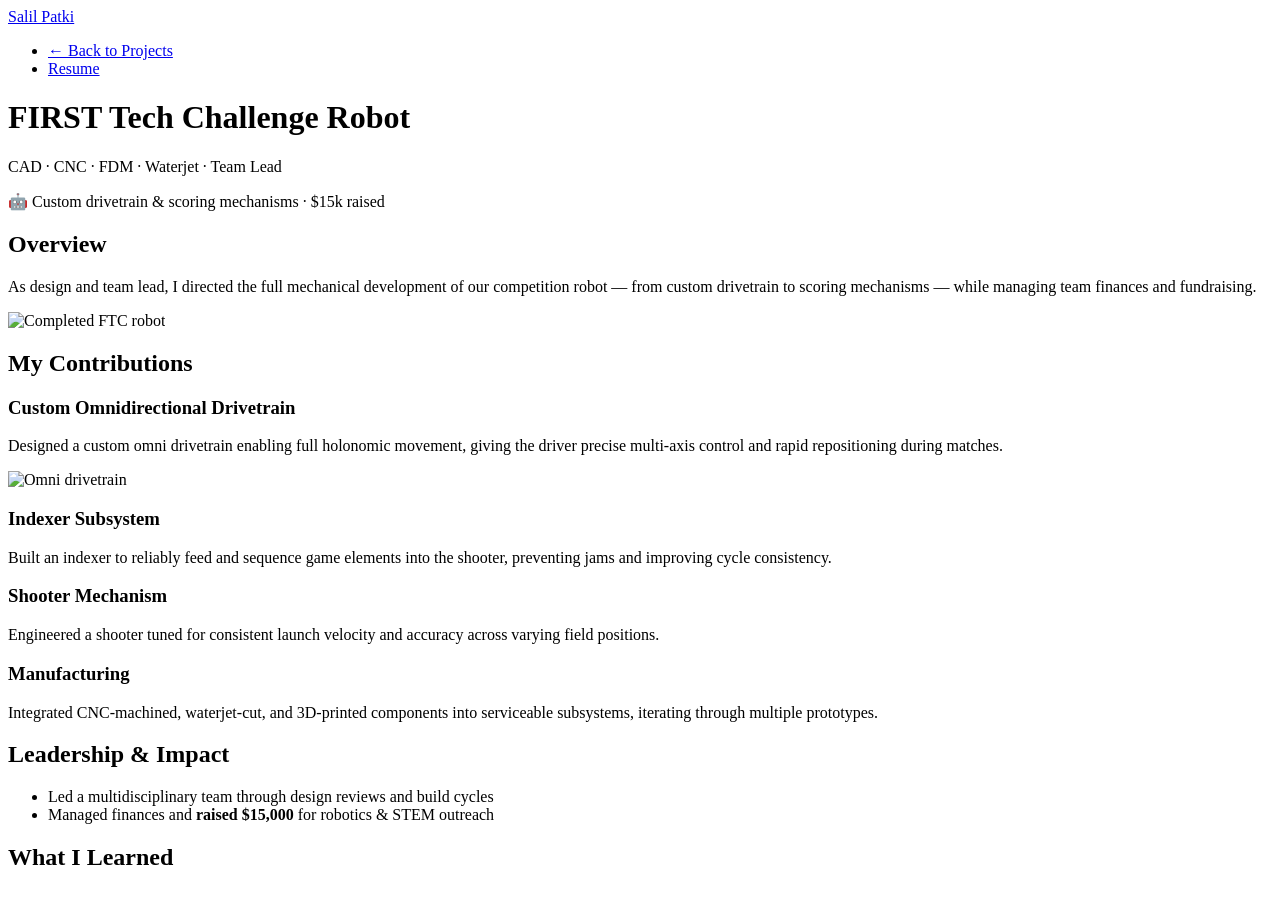
==== ftc.html @ 2f93020c "Create ftc.html for FTC robot project overview This HTML file outlines the FTC robot project, detail" ====
<!DOCTYPE html>
<html lang="en">
<head>
  <meta charset="UTF-8">
  <meta name="viewport" content="width=device-width, initial-scale=1.0">
  <title>FTC Robot | Salil Patki</title>
  <link rel="stylesheet" href="style.css">
</head>
<body>

  <nav>
    <div class="logo"><a href="index.html">Salil Patki</a></div>
    <ul>
      <li><a href="index.html#projects">← Back to Projects</a></li>
      <li><a href="resume.pdf" target="_blank">Resume</a></li>
    </ul>
  </nav>

  <div class="project-hero">
    <h1>FIRST Tech Challenge Robot</h1>
    <p class="tags">CAD · CNC · FDM · Waterjet · Team Lead</p>
    <p class="result-badge">🤖 Custom drivetrain &amp; scoring mechanisms · $15k raised</p>
  </div>

  <article class="project-detail">

    <section>
      <h2>Overview</h2>
      <p>
        As design and team lead, I directed the full mechanical development of our
        competition robot — from custom drivetrain to scoring mechanisms — while managing
        team finances and fundraising.
      </p>
      <img src="images/ftc-robot.jpg" alt="Completed FTC robot" class="full-img">
    </section>

    <section>
      <h2>My Contributions</h2>

      <h3>Custom Omnidirectional Drivetrain</h3>
      <p>
        Designed a custom omni drivetrain enabling full holonomic movement, giving the
        driver precise multi-axis control and rapid repositioning during matches.
      </p>
      <img src="images/ftc-drivetrain.jpg" alt="Omni drivetrain" class="full-img">

      <h3>Indexer Subsystem</h3>
      <p>
        Built an indexer to reliably feed and sequence game elements into the shooter,
        preventing jams and improving cycle consistency.
      </p>

      <h3>Shooter Mechanism</h3>
      <p>
        Engineered a shooter tuned for consistent launch velocity and accuracy across
        varying field positions.
      </p>

      <h3>Manufacturing</h3>
      <p>
        Integrated CNC-machined, waterjet-cut, and 3D-printed components into serviceable
        subsystems, iterating through multiple prototypes.
      </p>
    </section>

    <section>
      <h2>Leadership &amp; Impact</h2>
      <ul>
        <li>Led a multidisciplinary team through design reviews and build cycles</li>
        <li>Managed finances and <strong>raised $15,000</strong> for robotics &amp; STEM outreach</li>
      </ul>
    </section>

    <section>
      <h2>What I Learned</h2>
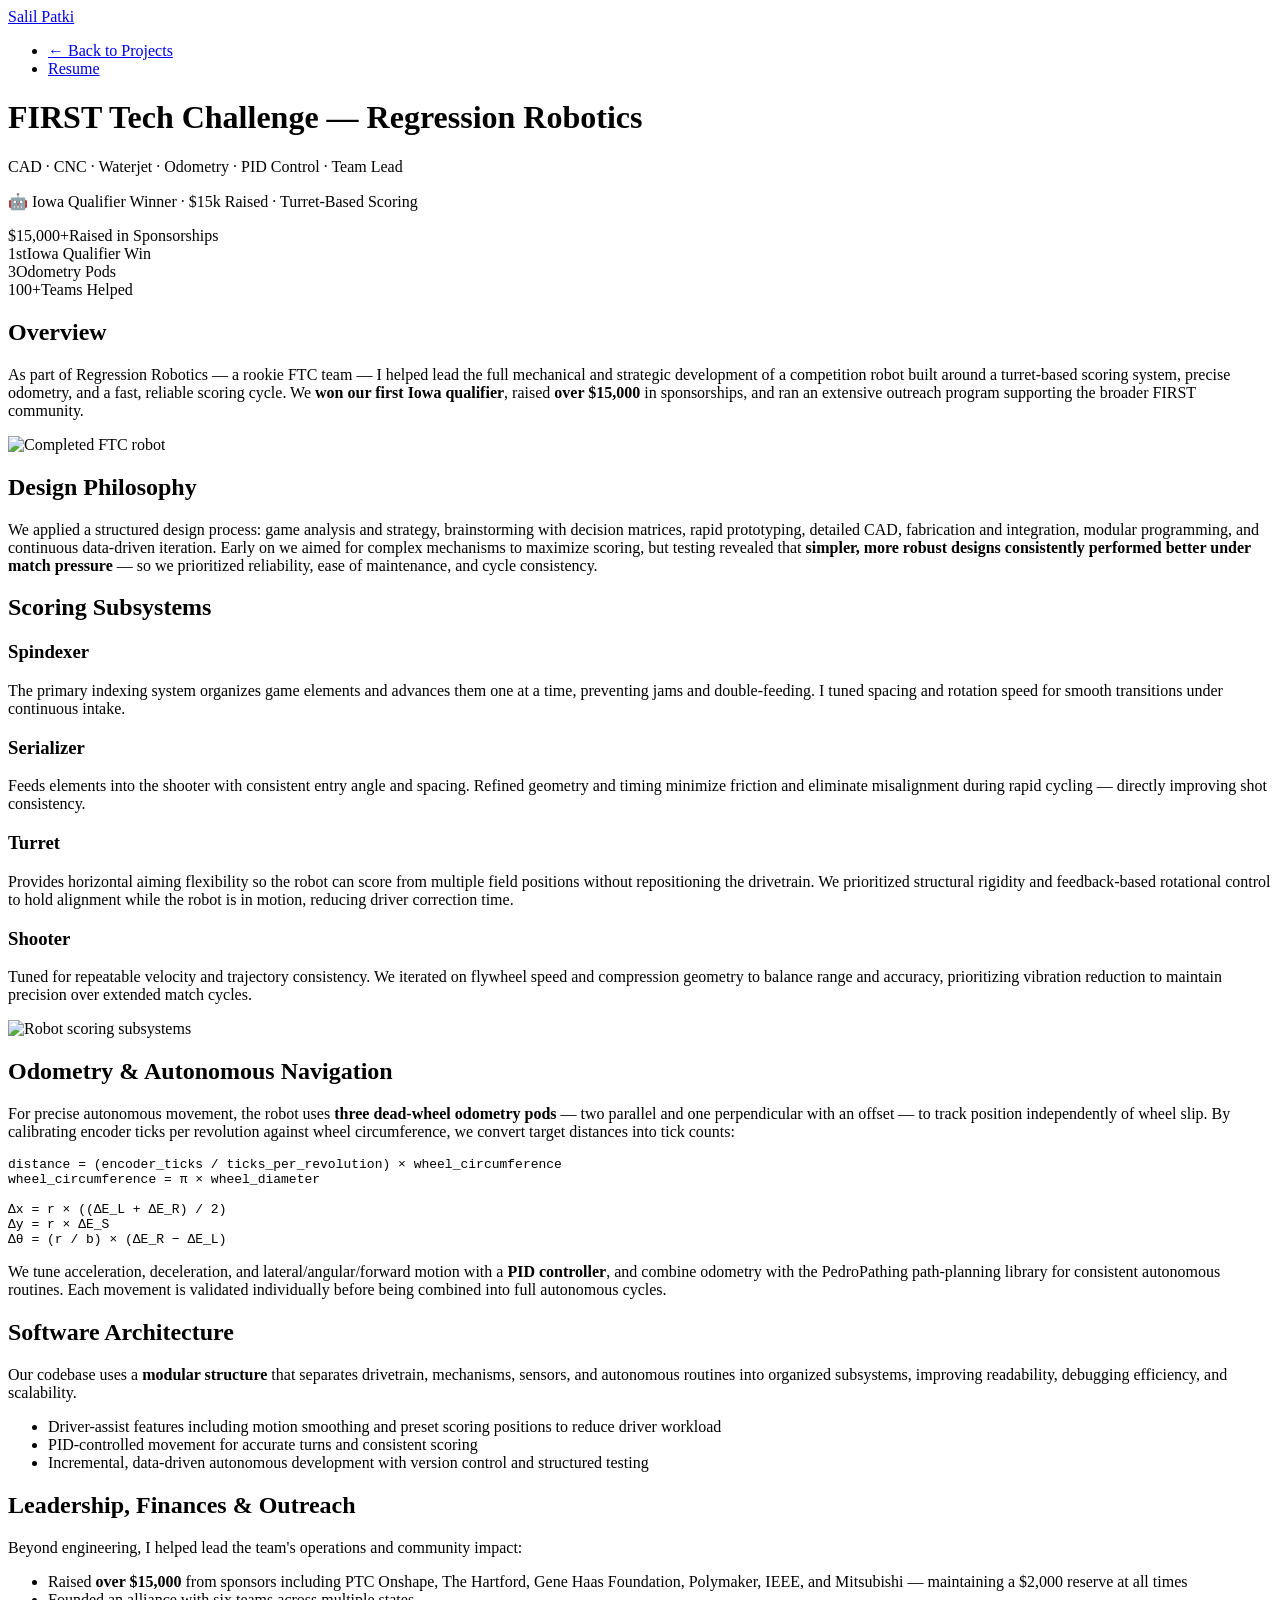
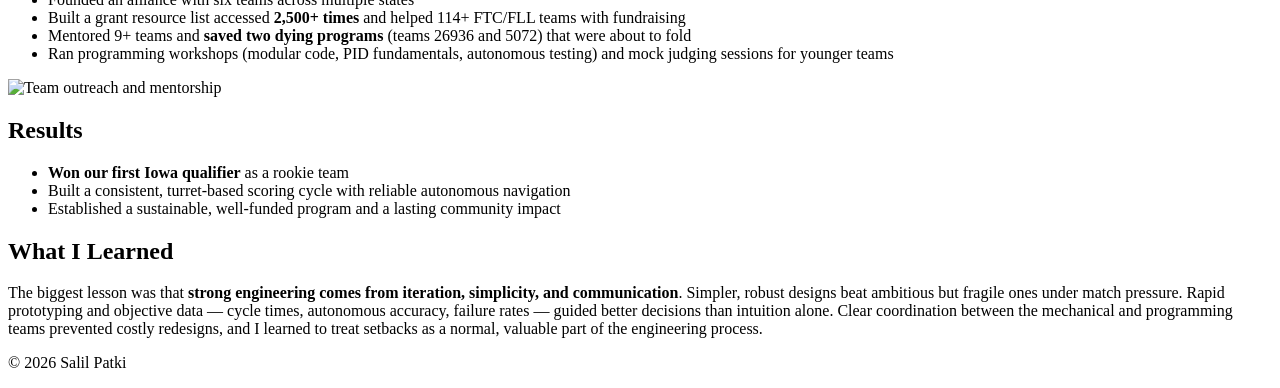
==== commit f84a645b: "Revise FTC project overview and contributions Updated project details for the FIRST Tech Challenge r" ====
--- a/ftc.html
+++ b/ftc.html
@@ -17,59 +17,154 @@
   </nav>
 
   <div class="project-hero">
-    <h1>FIRST Tech Challenge Robot</h1>
-    <p class="tags">CAD · CNC · FDM · Waterjet · Team Lead</p>
-    <p class="result-badge">🤖 Custom drivetrain &amp; scoring mechanisms · $15k raised</p>
+    <h1>FIRST Tech Challenge — Regression Robotics</h1>
+    <p class="tags">CAD · CNC · Waterjet · Odometry · PID Control · Team Lead</p>
+    <p class="result-badge">🤖 Iowa Qualifier Winner · $15k Raised · Turret-Based Scoring</p>
   </div>
 
   <article class="project-detail">
 
+    <!-- Quick stats bar -->
+    <section>
+      <div class="stat-bar">
+        <div class="stat"><span class="stat-num">$15,000+</span><span class="stat-label">Raised in Sponsorships</span></div>
+        <div class="stat"><span class="stat-num">1st</span><span class="stat-label">Iowa Qualifier Win</span></div>
+        <div class="stat"><span class="stat-num">3</span><span class="stat-label">Odometry Pods</span></div>
+        <div class="stat"><span class="stat-num">100+</span><span class="stat-label">Teams Helped</span></div>
+      </div>
+    </section>
+
     <section>
       <h2>Overview</h2>
       <p>
-        As design and team lead, I directed the full mechanical development of our
-        competition robot — from custom drivetrain to scoring mechanisms — while managing
-        team finances and fundraising.
+        As part of Regression Robotics — a rookie FTC team — I helped lead the full mechanical and
+        strategic development of a competition robot built around a turret-based scoring system,
+        precise odometry, and a fast, reliable scoring cycle. We <strong>won our first Iowa
+        qualifier</strong>, raised <strong>over $15,000</strong> in sponsorships, and ran an extensive
+        outreach program supporting the broader FIRST community.
       </p>
       <img src="images/ftc-robot.jpg" alt="Completed FTC robot" class="full-img">
     </section>
 
     <section>
-      <h2>My Contributions</h2>
-
-      <h3>Custom Omnidirectional Drivetrain</h3>
+      <h2>Design Philosophy</h2>
       <p>
-        Designed a custom omni drivetrain enabling full holonomic movement, giving the
-        driver precise multi-axis control and rapid repositioning during matches.
-      </p>
-      <img src="images/ftc-drivetrain.jpg" alt="Omni drivetrain" class="full-img">
-
-      <h3>Indexer Subsystem</h3>
-      <p>
-        Built an indexer to reliably feed and sequence game elements into the shooter,
-        preventing jams and improving cycle consistency.
-      </p>
-
-      <h3>Shooter Mechanism</h3>
-      <p>
-        Engineered a shooter tuned for consistent launch velocity and accuracy across
-        varying field positions.
-      </p>
-
-      <h3>Manufacturing</h3>
-      <p>
-        Integrated CNC-machined, waterjet-cut, and 3D-printed components into serviceable
-        subsystems, iterating through multiple prototypes.
+        We applied a structured design process: game analysis and strategy, brainstorming with
+        decision matrices, rapid prototyping, detailed CAD, fabrication and integration, modular
+        programming, and continuous data-driven iteration. Early on we aimed for complex mechanisms to
+        maximize scoring, but testing revealed that <strong>simpler, more robust designs consistently
+        performed better under match pressure</strong> — so we prioritized reliability, ease of
+        maintenance, and cycle consistency.
       </p>
     </section>
 
     <section>
-      <h2>Leadership &amp; Impact</h2>
+      <h2>Scoring Subsystems</h2>
+
+      <h3>Spindexer</h3>
+      <p>
+        The primary indexing system organizes game elements and advances them one at a time, preventing
+        jams and double-feeding. I tuned spacing and rotation speed for smooth transitions under
+        continuous intake.
+      </p>
+
+      <h3>Serializer</h3>
+      <p>
+        Feeds elements into the shooter with consistent entry angle and spacing. Refined geometry and
+        timing minimize friction and eliminate misalignment during rapid cycling — directly improving
+        shot consistency.
+      </p>
+
+      <h3>Turret</h3>
+      <p>
+        Provides horizontal aiming flexibility so the robot can score from multiple field positions
+        without repositioning the drivetrain. We prioritized structural rigidity and feedback-based
+        rotational control to hold alignment while the robot is in motion, reducing driver correction time.
+      </p>
+
+      <h3>Shooter</h3>
+      <p>
+        Tuned for repeatable velocity and trajectory consistency. We iterated on flywheel speed and
+        compression geometry to balance range and accuracy, prioritizing vibration reduction to
+        maintain precision over extended match cycles.
+      </p>
+      <img src="images/ftc-subsystems.jpg" alt="Robot scoring subsystems" class="full-img">
+    </section>
+
+    <section>
+      <h2>Odometry &amp; Autonomous Navigation</h2>
+      <p>
+        For precise autonomous movement, the robot uses <strong>three dead-wheel odometry pods</strong>
+        — two parallel and one perpendicular with an offset — to track position independently of wheel
+        slip. By calibrating encoder ticks per revolution against wheel circumference, we convert target
+        distances into tick counts:
+      </p>
+      <pre class="code-block">distance = (encoder_ticks / ticks_per_revolution) × wheel_circumference
+wheel_circumference = π × wheel_diameter
+
+Δx = r × ((ΔE_L + ΔE_R) / 2)
+Δy = r × ΔE_S
+Δθ = (r / b) × (ΔE_R − ΔE_L)</pre>
+      <p>
+        We tune acceleration, deceleration, and lateral/angular/forward motion with a
+        <strong>PID controller</strong>, and combine odometry with the PedroPathing path-planning
+        library for consistent autonomous routines. Each movement is validated individually before
+        being combined into full autonomous cycles.
+      </p>
+    </section>
+
+    <section>
+      <h2>Software Architecture</h2>
+      <p>
+        Our codebase uses a <strong>modular structure</strong> that separates drivetrain, mechanisms,
+        sensors, and autonomous routines into organized subsystems, improving readability, debugging
+        efficiency, and scalability.
+      </p>
       <ul>
-        <li>Led a multidisciplinary team through design reviews and build cycles</li>
-        <li>Managed finances and <strong>raised $15,000</strong> for robotics &amp; STEM outreach</li>
+        <li>Driver-assist features including motion smoothing and preset scoring positions to reduce driver workload</li>
+        <li>PID-controlled movement for accurate turns and consistent scoring</li>
+        <li>Incremental, data-driven autonomous development with version control and structured testing</li>
+      </ul>
+    </section>
+
+    <section>
+      <h2>Leadership, Finances &amp; Outreach</h2>
+      <p>
+        Beyond engineering, I helped lead the team's operations and community impact:
+      </p>
+      <ul>
+        <li>Raised <strong>over $15,000</strong> from sponsors including PTC Onshape, The Hartford, Gene Haas Foundation, Polymaker, IEEE, and Mitsubishi — maintaining a $2,000 reserve at all times</li>
+        <li>Founded an alliance with six teams across multiple states</li>
+        <li>Built a grant resource list accessed <strong>2,500+ times</strong> and helped 114+ FTC/FLL teams with fundraising</li>
+        <li>Mentored 9+ teams and <strong>saved two dying programs</strong> (teams 26936 and 5072) that were about to fold</li>
+        <li>Ran programming workshops (modular code, PID fundamentals, autonomous testing) and mock judging sessions for younger teams</li>
+      </ul>
+      <img src="images/ftc-outreach.jpg" alt="Team outreach and mentorship" class="full-img">
+    </section>
+
+    <section>
+      <h2>Results</h2>
+      <ul>
+        <li><strong>Won our first Iowa qualifier</strong> as a rookie team</li>
+        <li>Built a consistent, turret-based scoring cycle with reliable autonomous navigation</li>
+        <li>Established a sustainable, well-funded program and a lasting community impact</li>
       </ul>
     </section>
 
     <section>
       <h2>What I Learned</h2>
+      <p>
+        The biggest lesson was that <strong>strong engineering comes from iteration, simplicity, and
+        communication</strong>. Simpler, robust designs beat ambitious but fragile ones under match
+        pressure. Rapid prototyping and objective data — cycle times, autonomous accuracy, failure
+        rates — guided better decisions than intuition alone. Clear coordination between the mechanical
+        and programming teams prevented costly redesigns, and I learned to treat setbacks as a normal,
+        valuable part of the engineering process.
+      </p>
+    </section>
+
+  </article>
+
+  <footer><p>&copy; 2026 Salil Patki</p></footer>
+</body>
+</html>
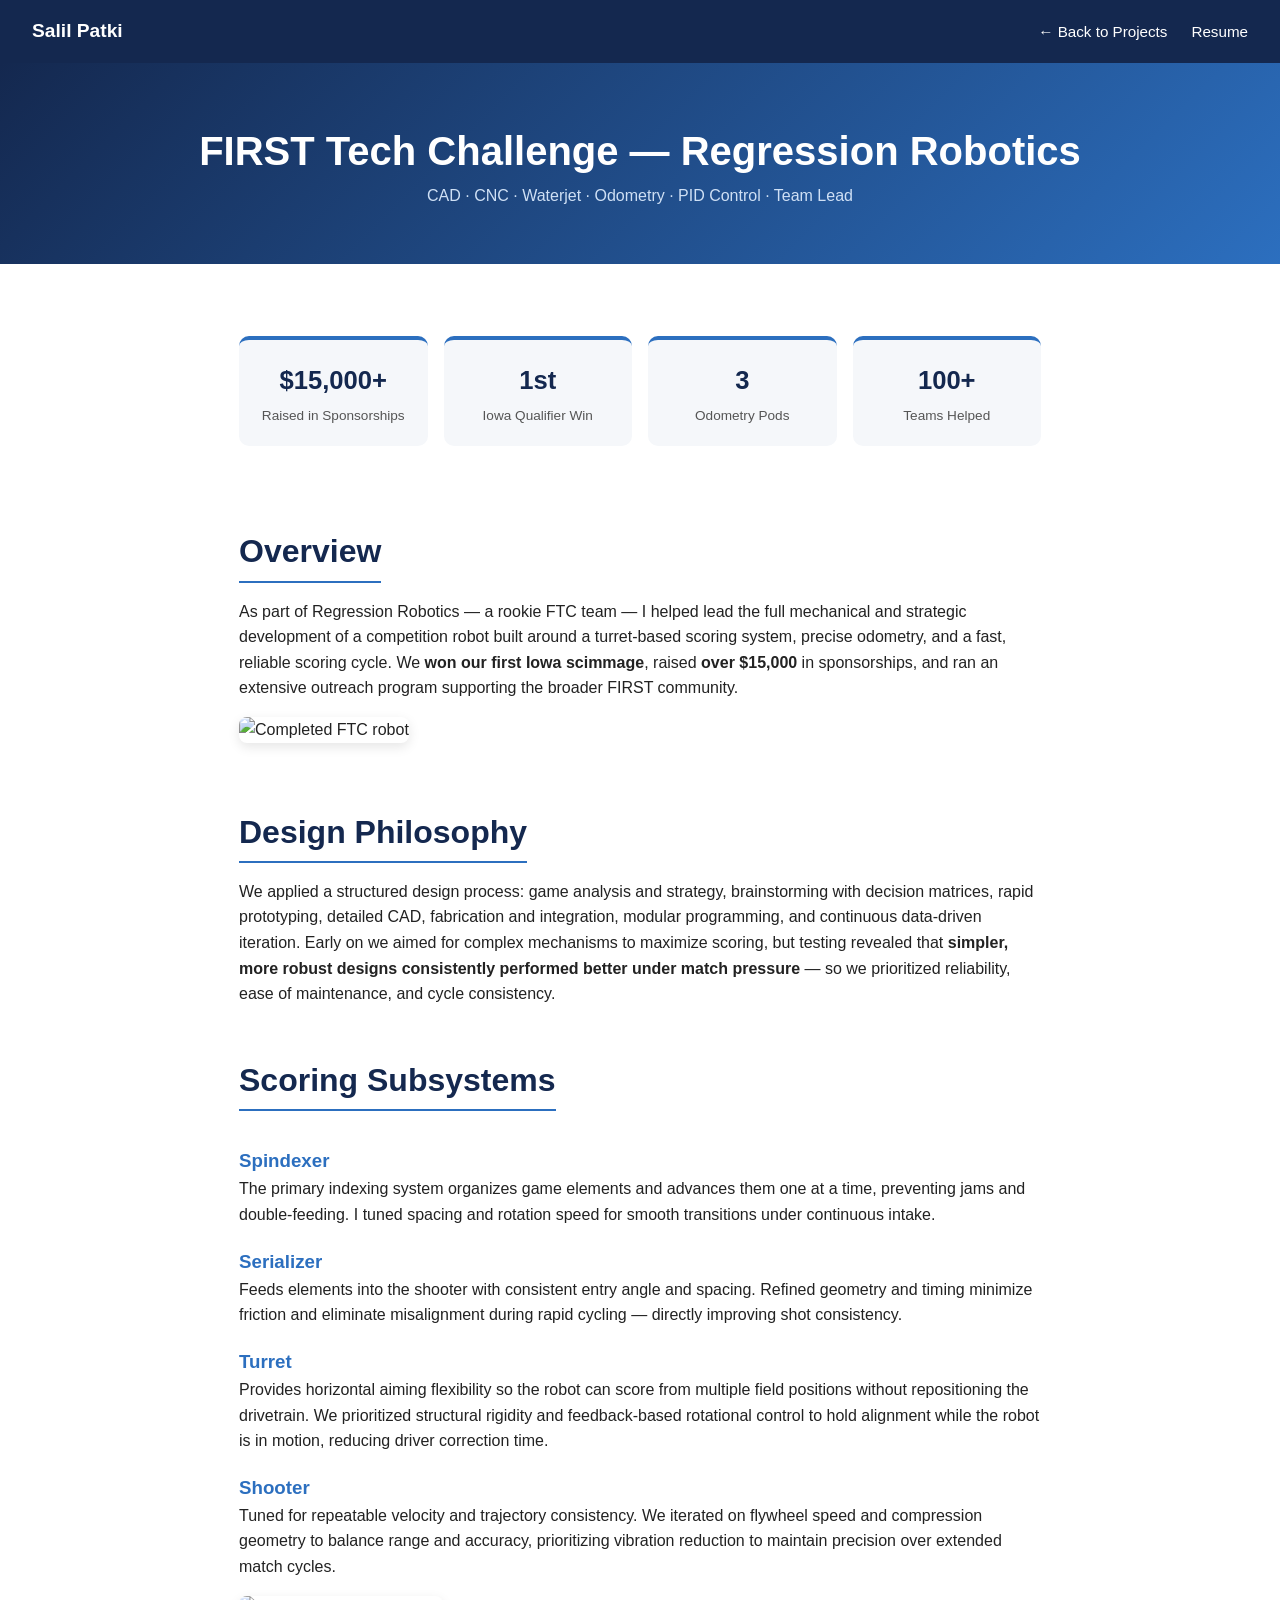
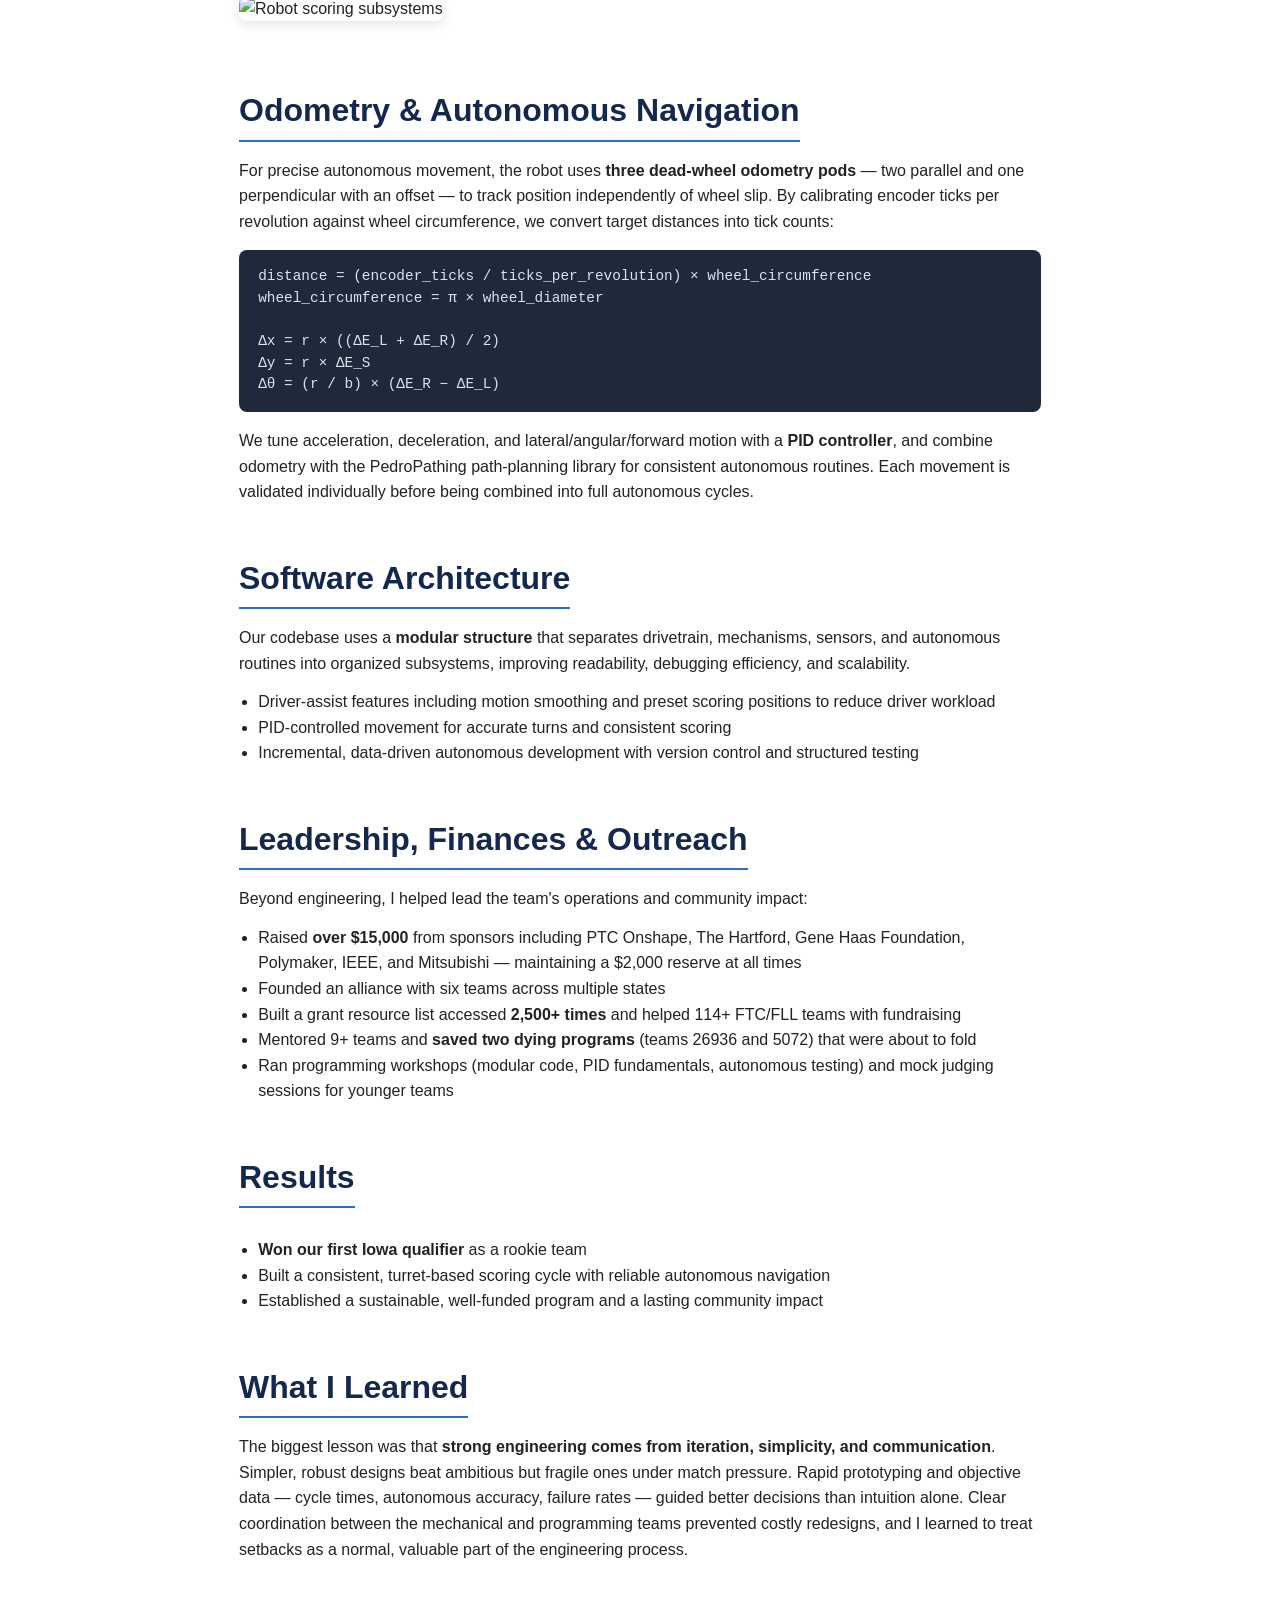
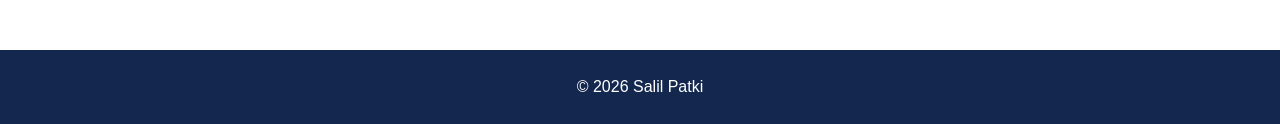
==== commit aedd6c5c: "Modify FTC project details and image sources Updated project details and images in the FTC HTML page" ====
--- a/ftc.html
+++ b/ftc.html
@@ -19,7 +19,6 @@
   <div class="project-hero">
     <h1>FIRST Tech Challenge — Regression Robotics</h1>
     <p class="tags">CAD · CNC · Waterjet · Odometry · PID Control · Team Lead</p>
-    <p class="result-badge">🤖 Iowa Qualifier Winner · $15k Raised · Turret-Based Scoring</p>
   </div>
 
   <article class="project-detail">
@@ -40,10 +39,10 @@
         As part of Regression Robotics — a rookie FTC team — I helped lead the full mechanical and
         strategic development of a competition robot built around a turret-based scoring system,
         precise odometry, and a fast, reliable scoring cycle. We <strong>won our first Iowa
-        qualifier</strong>, raised <strong>over $15,000</strong> in sponsorships, and ran an extensive
+        scimmage</strong>, raised <strong>over $15,000</strong> in sponsorships, and ran an extensive
         outreach program supporting the broader FIRST community.
       </p>
-      <img src="images/ftc-robot.jpg" alt="Completed FTC robot" class="full-img">
+      <img src="images/robot.jpg" alt="Completed FTC robot" class="full-img">
     </section>
 
     <section>
@@ -88,7 +87,7 @@
         compression geometry to balance range and accuracy, prioritizing vibration reduction to
         maintain precision over extended match cycles.
       </p>
-      <img src="images/ftc-subsystems.jpg" alt="Robot scoring subsystems" class="full-img">
+      <img src="images/systems.jpg" alt="Robot scoring subsystems" class="full-img">
     </section>
 
     <section>
@@ -139,7 +138,6 @@
         <li>Mentored 9+ teams and <strong>saved two dying programs</strong> (teams 26936 and 5072) that were about to fold</li>
         <li>Ran programming workshops (modular code, PID fundamentals, autonomous testing) and mock judging sessions for younger teams</li>
       </ul>
-      <img src="images/ftc-outreach.jpg" alt="Team outreach and mentorship" class="full-img">
     </section>
 
     <section>
--- a/style.css
+++ b/style.css
@@ -0,0 +1,222 @@
+/* ===== RESET & VARIABLES ===== */
+* { margin: 0; padding: 0; box-sizing: border-box; }
+
+:root {
+  --primary: #14284f;
+  --accent: #2c6fbf;
+  --light: #f5f7fa;
+}
+
+body {
+  font-family: -apple-system, "Segoe UI", Roboto, Helvetica, Arial, sans-serif;
+  color: #222;
+  line-height: 1.6;
+}
+
+/* ===== NAVIGATION ===== */
+nav {
+  display: flex;
+  justify-content: space-between;
+  align-items: center;
+  padding: 1rem 2rem;
+  background: var(--primary);
+  position: sticky;
+  top: 0;
+  z-index: 10;
+}
+nav .logo { color: #fff; font-weight: bold; font-size: 1.2rem; }
+nav .logo a { color: #fff; text-decoration: none; }
+nav ul { display: flex; list-style: none; gap: 1.5rem; }
+nav ul li a { color: #fff; text-decoration: none; font-size: 0.95rem; }
+nav ul li a:hover { color: #9fc2f0; }
+
+/* ===== HERO (HOME) ===== */
+.hero {
+  background: linear-gradient(135deg, var(--primary), var(--accent));
+  color: #fff;
+  text-align: center;
+  padding: 5rem 1rem;
+}
+.hero h1 { font-size: 3rem; margin-bottom: 0.5rem; }
+.tagline { font-size: 1.2rem; opacity: 0.9; margin-bottom: 1.5rem; }
+.btn {
+  display: inline-block;
+  background: #fff;
+  color: var(--primary);
+  padding: 0.7rem 1.5rem;
+  border-radius: 6px;
+  text-decoration: none;
+  font-weight: bold;
+  transition: 0.2s;
+}
+.btn:hover { background: #dce6f5; }
+
+/* ===== SECTIONS ===== */
+section { max-width: 1000px; margin: 0 auto; padding: 3rem 1.5rem; }
+section h2 {
+  color: var(--primary);
+  font-size: 2rem;
+  margin-bottom: 1.5rem;
+  border-bottom: 3px solid var(--accent);
+  display: inline-block;
+  padding-bottom: 0.2rem;
+}
+
+/* ===== HOME PAGE PROJECT CARDS ===== */
+.project-grid {
+  display: grid;
+  grid-template-columns: repeat(auto-fit, minmax(300px, 1fr));
+  gap: 2rem;
+}
+.project-card {
+  text-decoration: none;
+  color: inherit;
+  background: var(--light);
+  border-radius: 10px;
+  overflow: hidden;
+  transition: transform 0.2s, box-shadow 0.2s;
+  display: block;
+}
+.project-card:hover {
+  transform: translateY(-5px);
+  box-shadow: 0 8px 20px rgba(0,0,0,0.12);
+}
+.project-card img { width: 100%; height: 200px; object-fit: cover; }
+.card-body { padding: 1.2rem; }
+.card-body h3 { color: var(--primary); }
+.read-more { color: var(--accent); font-weight: bold; }
+
+/* ===== SKILLS GRID ===== */
+.skills-grid {
+  display: grid;
+  grid-template-columns: repeat(auto-fit, minmax(200px, 1fr));
+  gap: 1.5rem;
+}
+.skills-grid div {
+  background: var(--light);
+  padding: 1.2rem;
+  border-radius: 8px;
+  border-left: 4px solid var(--accent);
+}
+.skills-grid h4 { color: var(--primary); margin-bottom: 0.4rem; }
+
+/* ===== PROJECT DETAIL PAGES ===== */
+.project-hero {
+  background: linear-gradient(135deg, var(--primary), var(--accent));
+  color: #fff;
+  text-align: center;
+  padding: 3.5rem 1rem;
+}
+.project-hero h1 { font-size: 2.5rem; }
+.project-hero .tags { color: #cfe0f5; }
+.result-badge {
+  display: inline-block;
+  margin-top: 1rem;
+  background: rgba(255,255,255,0.15);
+  padding: 0.5rem 1.2rem;
+  border-radius: 20px;
+  font-weight: 600;
+}
+.project-detail { max-width: 850px; margin: 0 auto; padding: 2rem 1.5rem; }
+.project-detail section { padding: 1.5rem 0; }
+.project-detail h2 {
+  color: var(--primary);
+  border-bottom: 2px solid var(--accent);
+  display: inline-block;
+  margin-bottom: 1rem;
+}
+.project-detail h3 { color: var(--accent); margin-top: 1.2rem; }
+.project-detail ul { margin: 0.8rem 0 0 1.2rem; }
+.full-img {
+  width: 100%;
+  border-radius: 8px;
+  margin: 1rem 0;
+  box-shadow: 0 4px 12px rgba(0,0,0,0.1);
+}
+
+/* ===== STATS BAR ===== */
+.stat-bar {
+  display: flex;
+  flex-wrap: wrap;
+  gap: 1rem;
+  justify-content: center;
+  margin: 1rem 0 2rem;
+}
+.stat {
+  flex: 1;
+  min-width: 130px;
+  background: var(--light);
+  border-radius: 10px;
+  padding: 1.2rem 0.8rem;
+  text-align: center;
+  border-top: 4px solid var(--accent);
+}
+.stat-num {
+  display: block;
+  font-size: 1.6rem;
+  font-weight: bold;
+  color: var(--primary);
+}
+.stat-label {
+  display: block;
+  font-size: 0.85rem;
+  color: #555;
+  margin-top: 0.3rem;
+}
+
+/* ===== CODE BLOCK (equations) ===== */
+.code-block {
+  background: #1e2a3a;
+  color: #d6e4f0;
+  padding: 1rem 1.2rem;
+  border-radius: 8px;
+  font-family: "Courier New", monospace;
+  font-size: 0.9rem;
+  line-height: 1.5;
+  overflow-x: auto;
+  margin: 1rem 0;
+  white-space: pre;
+}
+
+/* ===== PDF DESIGN REPORT ===== */
+.btn-report {
+  display: inline-block;
+  background: var(--accent);
+  color: #fff;
+  padding: 0.8rem 1.6rem;
+  border-radius: 6px;
+  text-decoration: none;
+  font-weight: bold;
+  margin: 0.5rem 0 1.5rem;
+  transition: 0.2s;
+}
+.btn-report:hover { background: var(--primary); }
+.pdf-embed {
+  width: 100%;
+  border-radius: 8px;
+  overflow: hidden;
+  box-shadow: 0 4px 12px rgba(0,0,0,0.1);
+}
+.pdf-embed iframe {
+  width: 100%;
+  height: 600px;
+  border: none;
+}
+
+/* ===== CONTACT + FOOTER ===== */
+#contact p { margin: 0.3rem 0; }
+footer {
+  background: var(--primary);
+  color: #fff;
+  text-align: center;
+  padding: 1.5rem;
+  margin-top: 2rem;
+}
+
+/* ===== MOBILE RESPONSIVE ===== */
+@media (max-width: 700px) {
+  nav { flex-direction: column; gap: 0.8rem; }
+  .hero h1 { font-size: 2.2rem; }
+  .project-hero h1 { font-size: 1.8rem; }
+  .pdf-embed iframe { height: 400px; }
+}
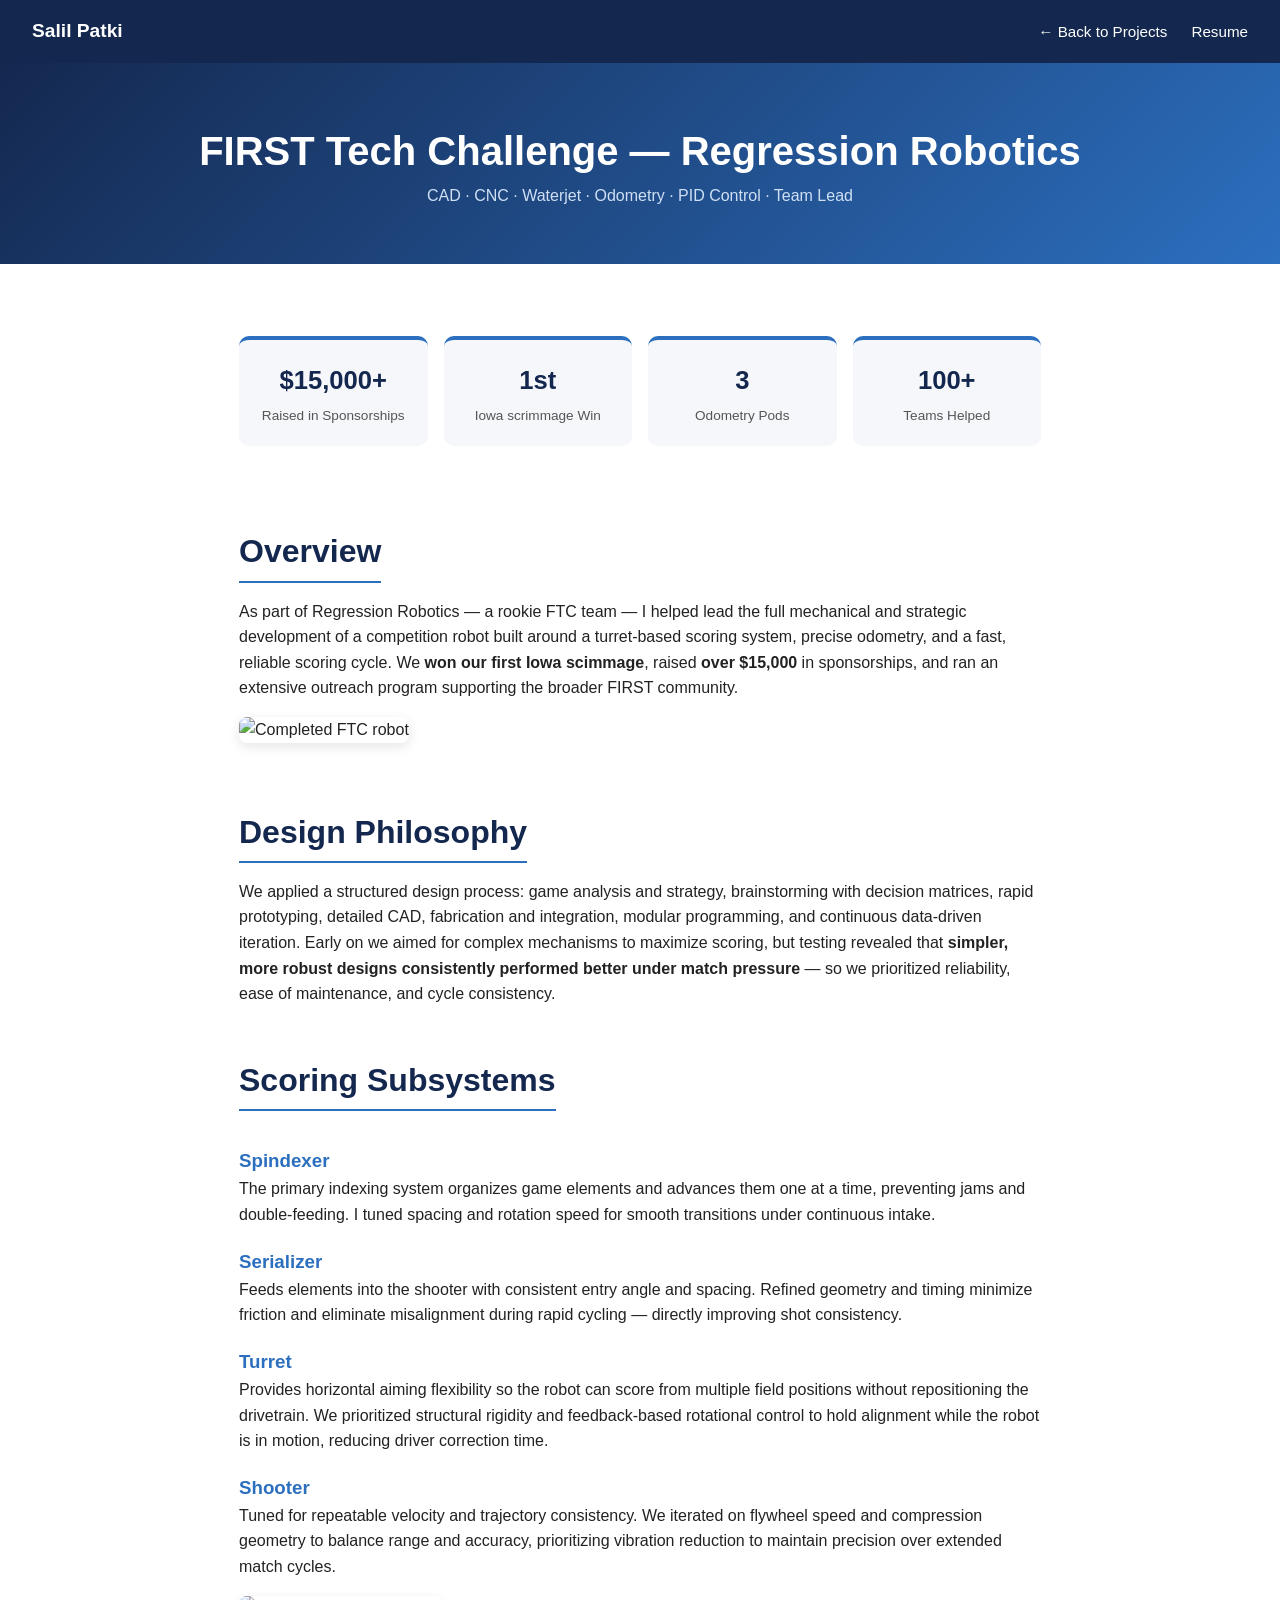
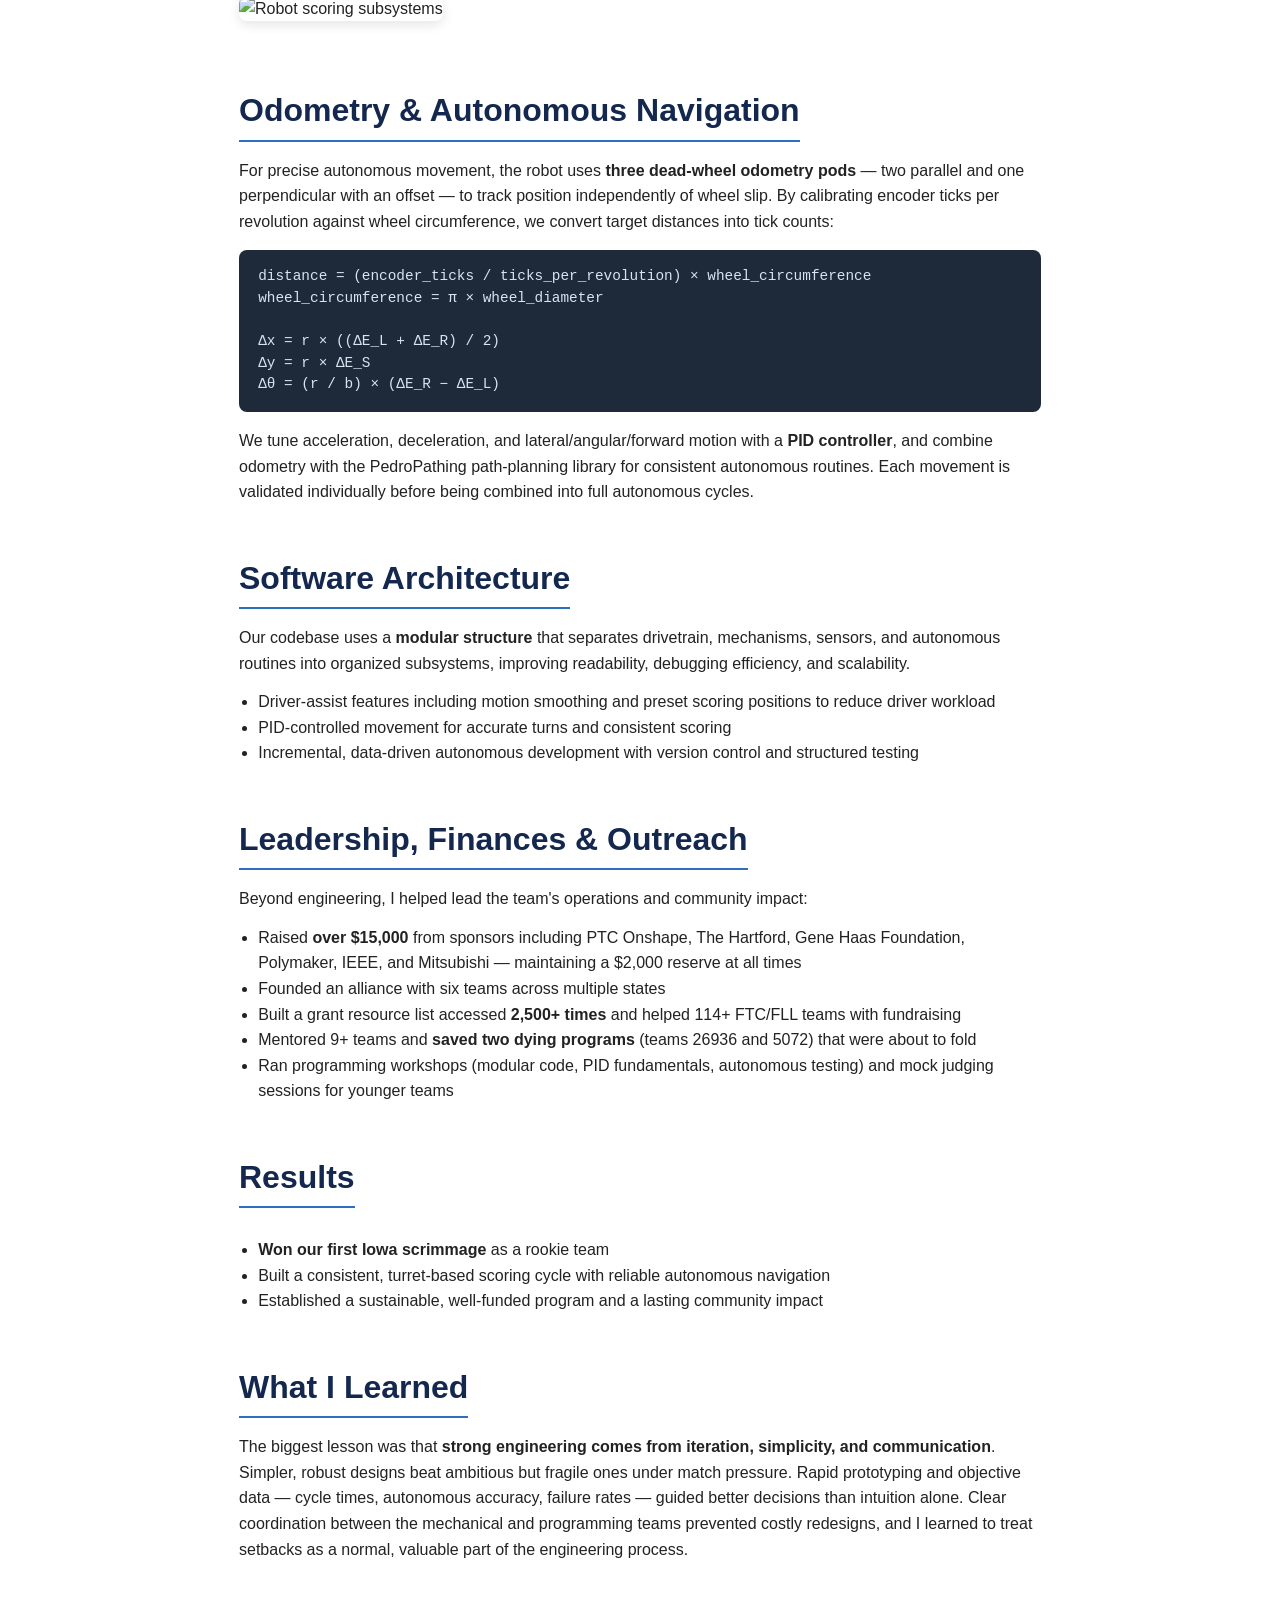
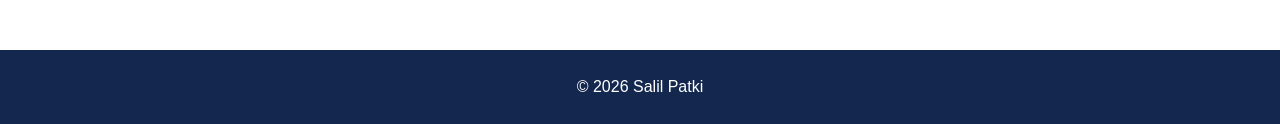
==== commit 3243bd43: "Update Iowa qualifier win to Iowa scrimmage win" ====
--- a/ftc.html
+++ b/ftc.html
@@ -27,7 +27,7 @@
     <section>
       <div class="stat-bar">
         <div class="stat"><span class="stat-num">$15,000+</span><span class="stat-label">Raised in Sponsorships</span></div>
-        <div class="stat"><span class="stat-num">1st</span><span class="stat-label">Iowa Qualifier Win</span></div>
+        <div class="stat"><span class="stat-num">1st</span><span class="stat-label">Iowa scrimmage Win</span></div>
         <div class="stat"><span class="stat-num">3</span><span class="stat-label">Odometry Pods</span></div>
         <div class="stat"><span class="stat-num">100+</span><span class="stat-label">Teams Helped</span></div>
       </div>
@@ -143,7 +143,7 @@
     <section>
       <h2>Results</h2>
       <ul>
-        <li><strong>Won our first Iowa qualifier</strong> as a rookie team</li>
+        <li><strong>Won our first Iowa scrimmage</strong> as a rookie team</li>
         <li>Built a consistent, turret-based scoring cycle with reliable autonomous navigation</li>
         <li>Established a sustainable, well-funded program and a lasting community impact</li>
       </ul>
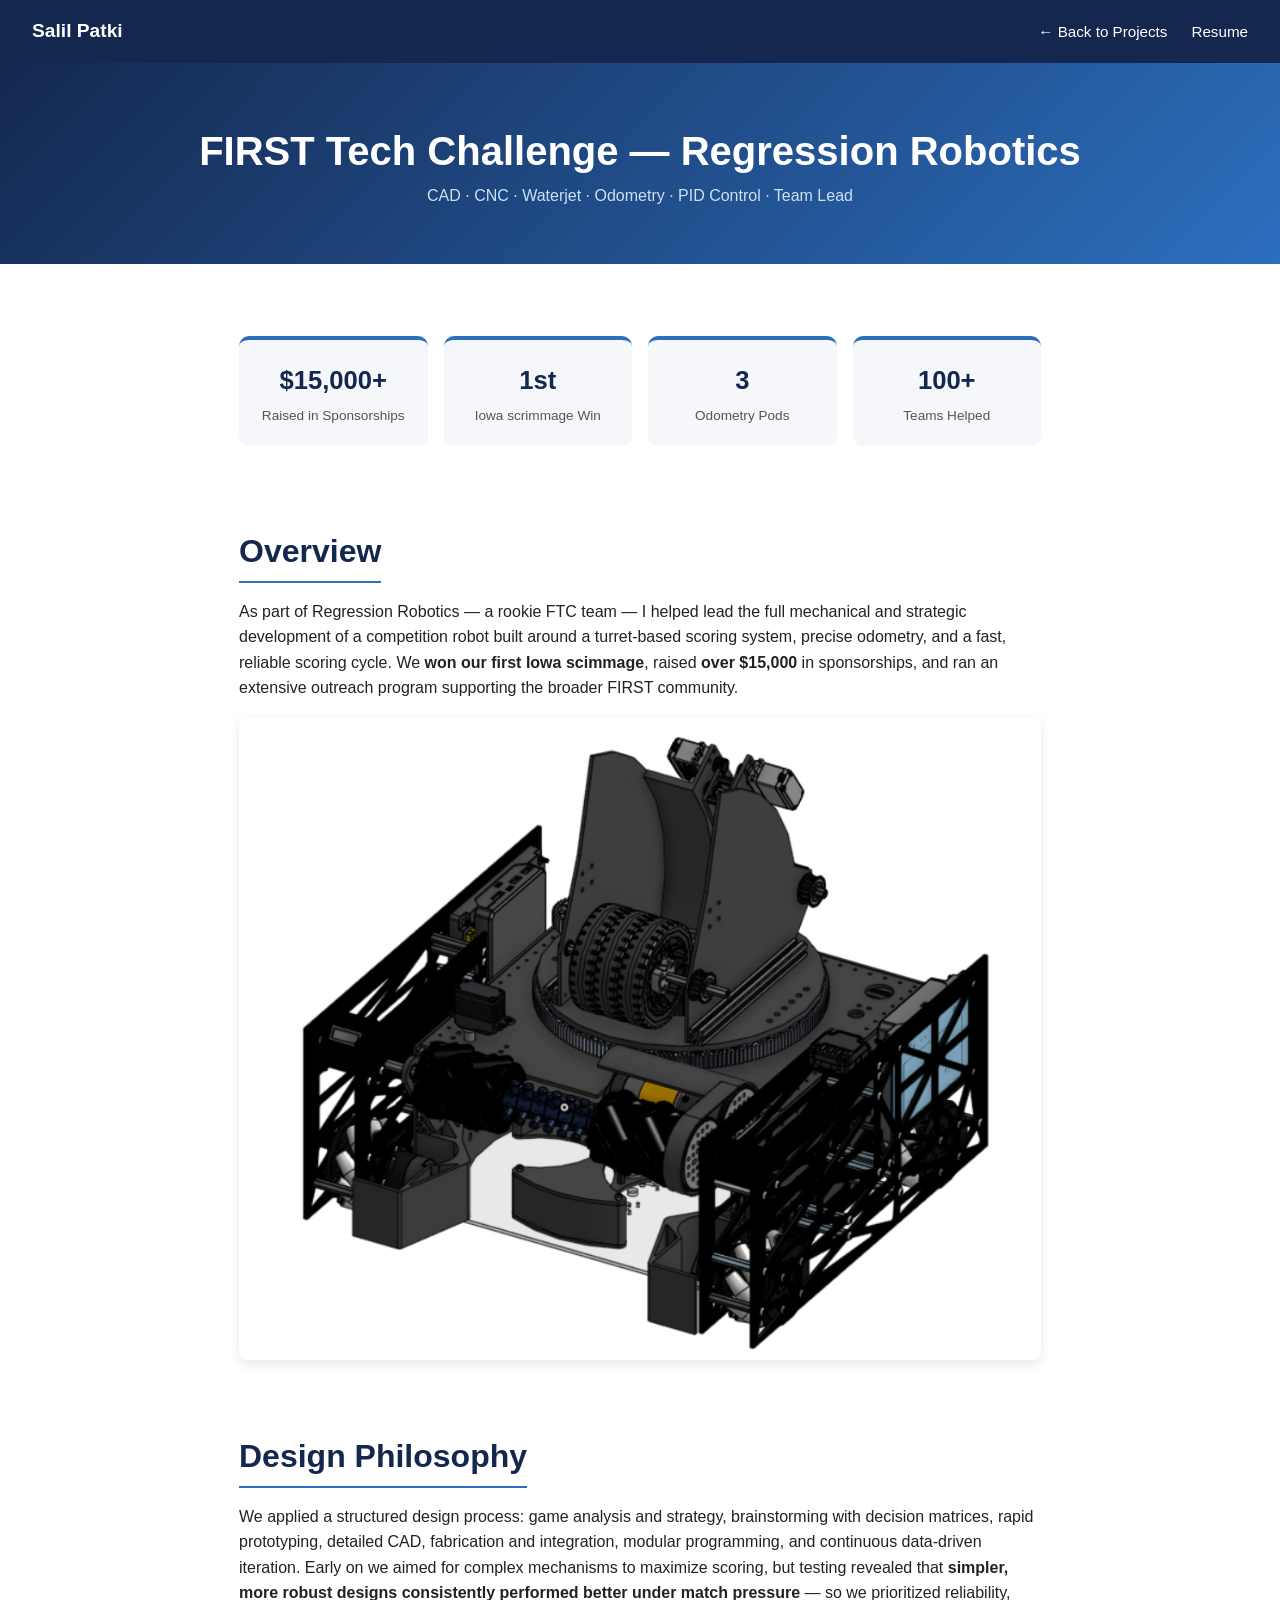
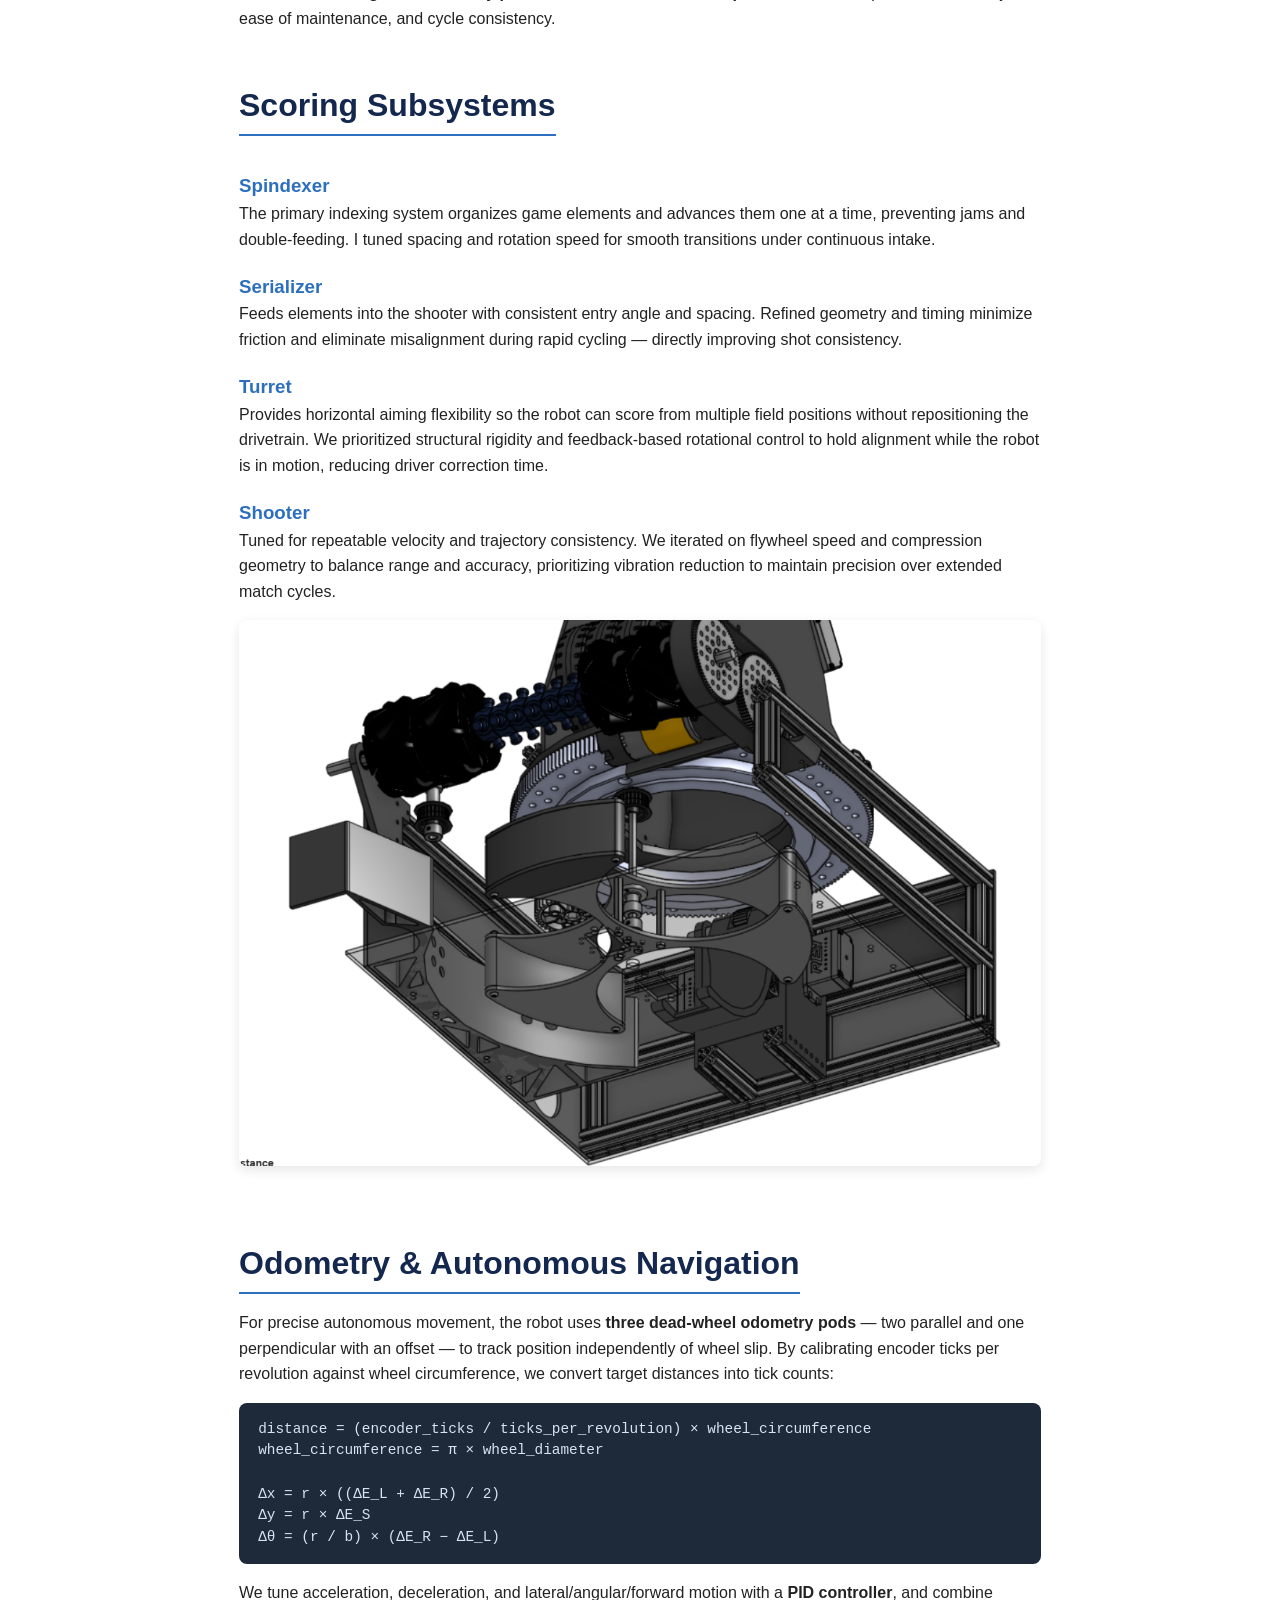
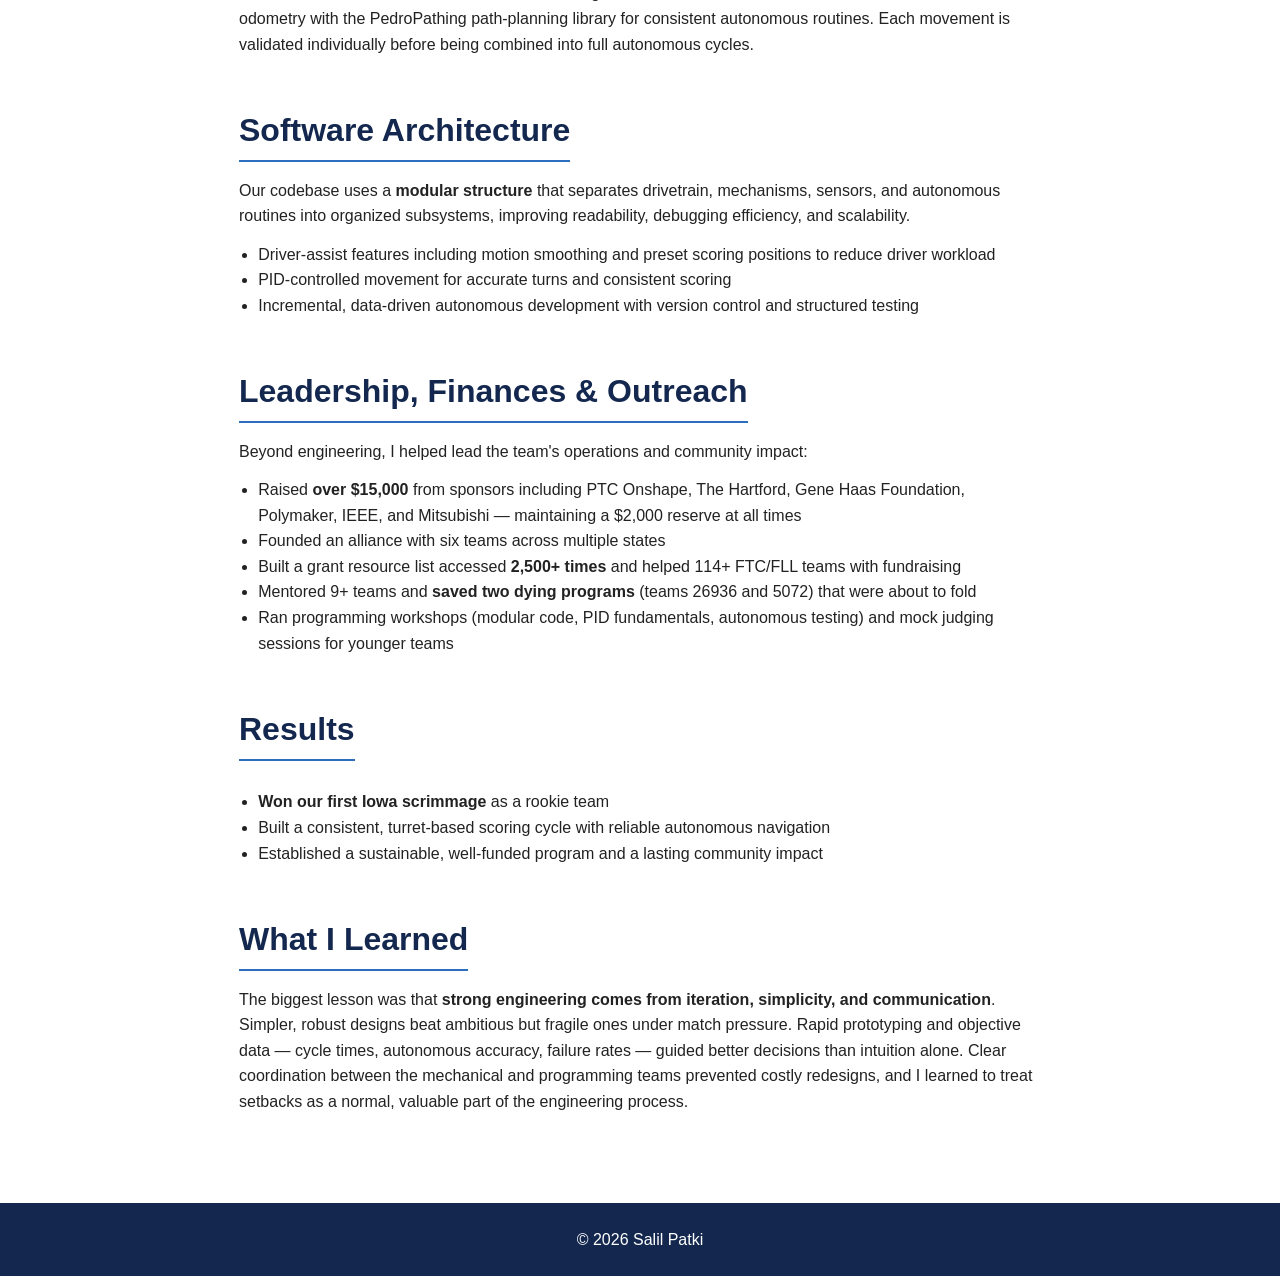
==== commit f9392155: "Fix image paths in ftc.html" ====
--- a/ftc.html
+++ b/ftc.html
@@ -42,7 +42,7 @@
         scimmage</strong>, raised <strong>over $15,000</strong> in sponsorships, and ran an extensive
         outreach program supporting the broader FIRST community.
       </p>
-      <img src="images/robot.jpg" alt="Completed FTC robot" class="full-img">
+      <img src="robot.jpg" alt="Completed FTC robot" class="full-img">
     </section>
 
     <section>
@@ -87,7 +87,7 @@
         compression geometry to balance range and accuracy, prioritizing vibration reduction to
         maintain precision over extended match cycles.
       </p>
-      <img src="images/systems.jpg" alt="Robot scoring subsystems" class="full-img">
+      <img src="/systems.jpg" alt="Robot scoring subsystems" class="full-img">
     </section>
 
     <section>
